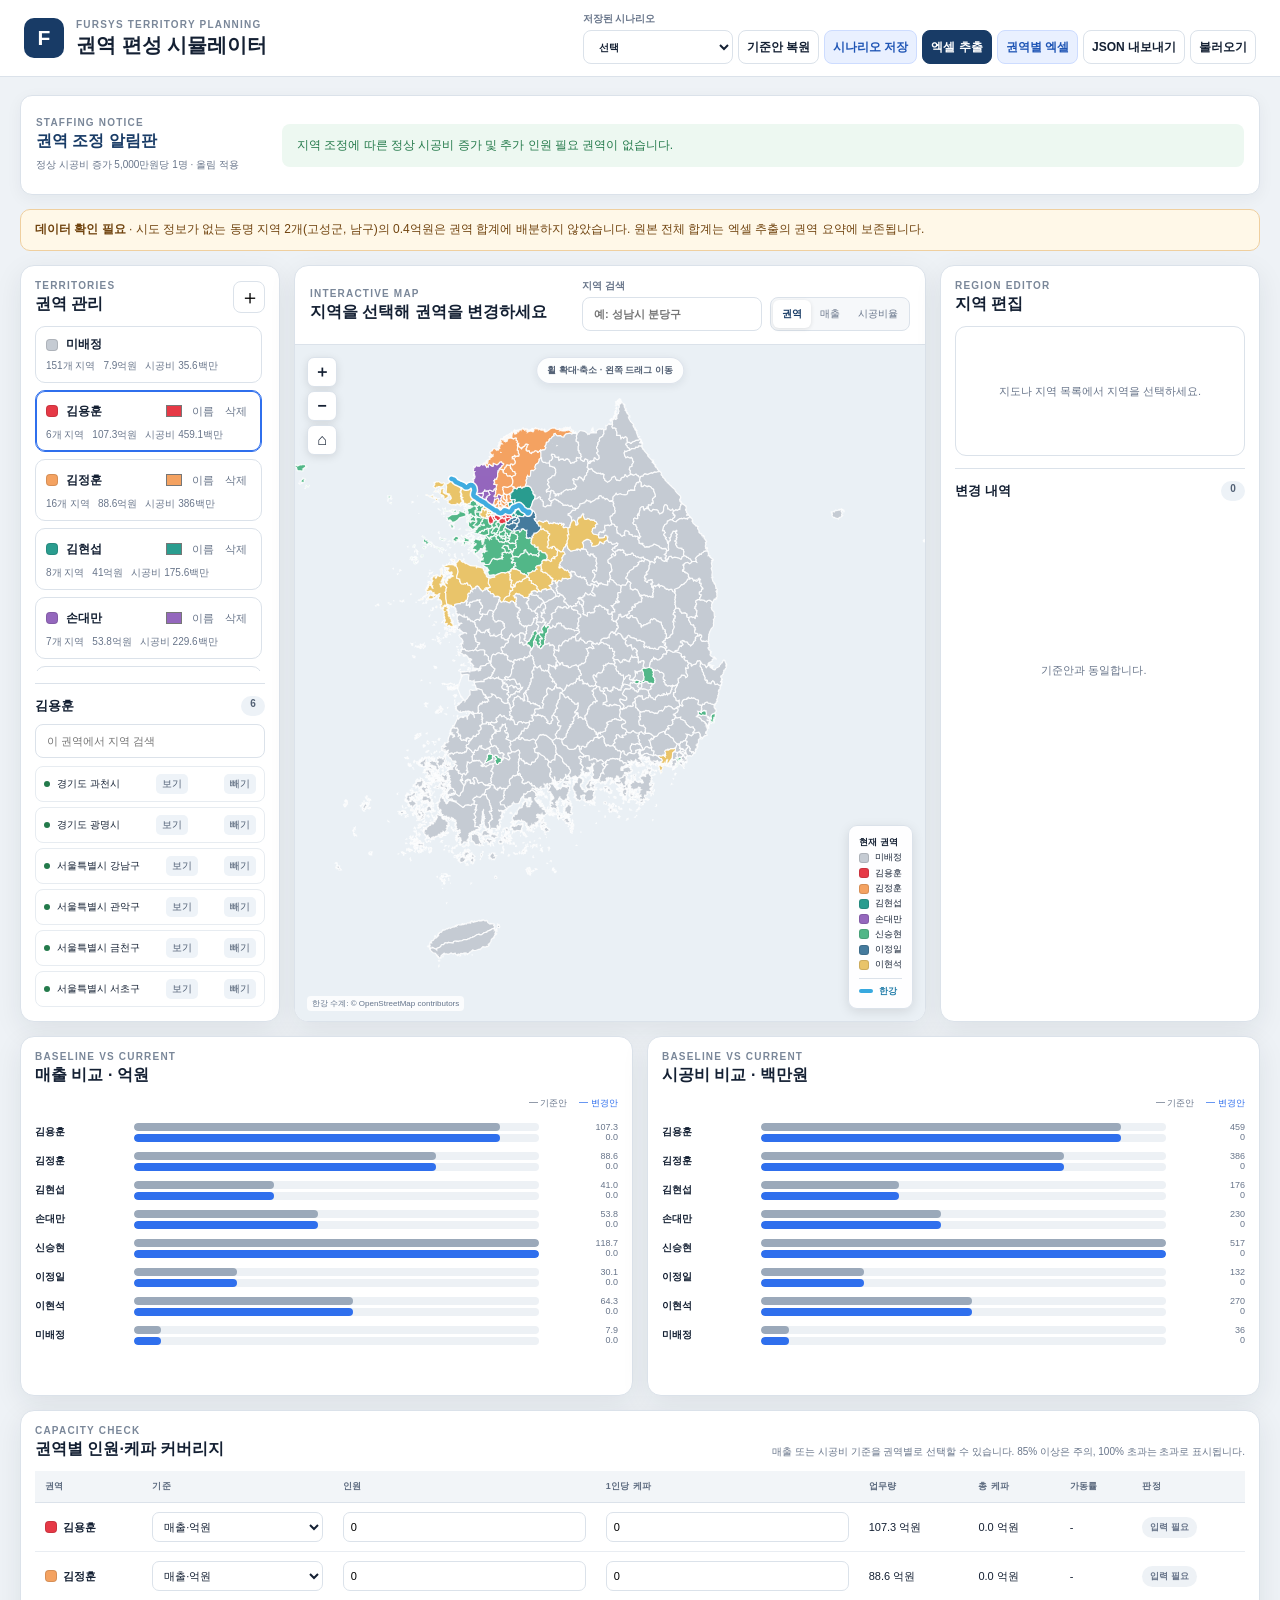
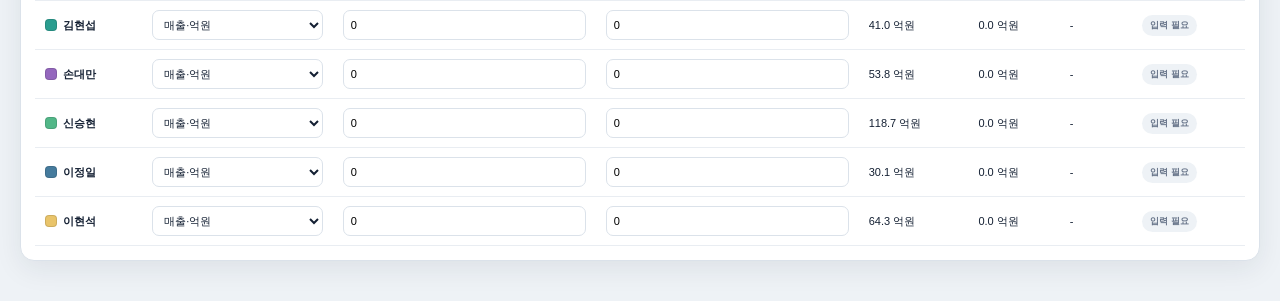
==== app/index.html @ 22c42acd "Initial territory simulator" ====
<!doctype html>
<html lang="ko">
<head>
  <meta charset="utf-8">
  <meta name="viewport" content="width=device-width, initial-scale=1">
  <title>퍼시스 권역 시뮬레이터</title>
  <link rel="stylesheet" href="./styles.css">
</head>
<body>
  <header class="app-header">
    <div class="brand-block">
      <div class="brand-mark">F</div>
      <div>
        <p class="eyebrow">FURSYS TERRITORY PLANNING</p>
        <h1>권역 편성 시뮬레이터</h1>
      </div>
    </div>
    <div class="header-actions">
      <label class="scenario-picker">저장된 시나리오
        <select id="scenario-select"><option value="">선택</option></select>
      </label>
      <button id="reset-button" class="button ghost">기준안 복원</button>
      <button id="save-button" class="button secondary">시나리오 저장</button>
      <button id="excel-export-button" class="button primary">엑셀 추출</button>
      <button id="territory-excel-export-button" class="button secondary">권역별 엑셀</button>
      <button id="export-button" class="button ghost">JSON 내보내기</button>
      <button id="import-button" class="button ghost">불러오기</button>
      <input id="import-file" type="file" accept="application/json" hidden>
    </div>
  </header>

  <main class="app-shell">
    <section id="staff-alert-board" class="staff-alert-board" aria-label="권역 조정 알림판" aria-live="polite"></section>
    <section id="data-quality-banner" class="data-quality-banner"></section>

    <section class="workspace-grid">
      <aside class="panel territory-panel">
        <div class="panel-heading">
          <div>
            <p class="eyebrow">TERRITORIES</p>
            <h2>권역 관리</h2>
          </div>
          <button id="add-territory-button" class="icon-button" title="새 권역 추가">＋</button>
        </div>
        <div id="territory-list" class="territory-list"></div>
        <div class="region-list-block">
          <div class="subheading-row">
            <h3 id="region-list-title">권역 지역</h3>
            <span id="region-list-count" class="count-pill">0</span>
          </div>
          <input id="territory-region-filter" class="text-input" placeholder="이 권역에서 지역 검색">
          <div id="territory-region-list" class="territory-region-list"></div>
        </div>
      </aside>

      <section class="panel map-panel">
        <div class="map-toolbar">
          <div>
            <p class="eyebrow">INTERACTIVE MAP</p>
            <h2>지역을 선택해 권역을 변경하세요</h2>
          </div>
          <div class="map-controls">
            <label class="search-box">지역 검색
              <input id="region-search" list="region-options" placeholder="예: 성남시 분당구">
              <datalist id="region-options"></datalist>
            </label>
            <div class="segmented" id="map-mode-control">
              <button data-mode="territory" class="active">권역</button>
              <button data-mode="sales">매출</button>
              <button data-mode="installRatio">시공비율</button>
            </div>
          </div>
        </div>
        <div class="map-stage">
          <svg id="territory-map" viewBox="0 0 1000 900" role="img" aria-label="대한민국 시군구 권역 지도">
            <g id="map-regions"></g>
            <g id="map-waterways" aria-label="한강 수계"></g>
          </svg>
          <div class="map-navigation-hint">휠 확대·축소 · 왼쪽 드래그 이동</div>
          <div class="zoom-controls">
            <button id="zoom-in" title="확대">＋</button>
            <button id="zoom-out" title="축소">−</button>
            <button id="zoom-reset" title="전체 보기">⌂</button>
          </div>
          <div id="map-tooltip" class="map-tooltip" hidden></div>
          <div id="map-legend" class="map-legend"></div>
          <div class="map-source-credit">한강 수계: © OpenStreetMap contributors</div>
        </div>
      </section>

      <aside class="panel detail-panel">
        <div class="panel-heading">
          <div>
            <p class="eyebrow">REGION EDITOR</p>
            <h2>지역 편집</h2>
          </div>
        </div>
        <div id="region-detail" class="region-detail empty-state">
          지도나 지역 목록에서 지역을 선택하세요.
        </div>
        <div class="changes-block">
          <div class="subheading-row">
            <h3>변경 내역</h3>
            <span id="change-count" class="count-pill">0</span>
          </div>
          <div id="change-list" class="change-list" tabindex="0" aria-label="변경 내역 목록"></div>
        </div>
      </aside>
    </section>

    <section class="analytics-grid">
      <article class="panel chart-panel">
        <div class="panel-heading"><div><p class="eyebrow">BASELINE VS CURRENT</p><h2>매출 비교 · 억원</h2></div></div>
        <div id="sales-chart" class="comparison-chart"></div>
      </article>
      <article class="panel chart-panel">
        <div class="panel-heading"><div><p class="eyebrow">BASELINE VS CURRENT</p><h2>시공비 비교 · 백만원</h2></div></div>
        <div id="install-chart" class="comparison-chart"></div>
      </article>
    </section>

    <section class="panel capacity-panel">
      <div class="panel-heading capacity-heading">
        <div>
          <p class="eyebrow">CAPACITY CHECK</p>
          <h2>권역별 인원·케파 커버리지</h2>
        </div>
        <p class="helper-text">매출 또는 시공비 기준을 권역별로 선택할 수 있습니다. 85% 이상은 주의, 100% 초과는 초과로 표시됩니다.</p>
      </div>
      <div class="table-wrap">
        <table class="capacity-table">
          <thead><tr><th>권역</th><th>기준</th><th>인원</th><th>1인당 케파</th><th>업무량</th><th>총 케파</th><th>가동률</th><th>판정</th></tr></thead>
          <tbody id="capacity-body"></tbody>
        </table>
      </div>
    </section>
  </main>

  <div id="app-dialog" class="dialog-backdrop" hidden>
    <form id="app-dialog-form" class="app-dialog" role="dialog" aria-modal="true" aria-labelledby="app-dialog-title">
      <p class="eyebrow">TERRITORY SIMULATOR</p>
      <h2 id="app-dialog-title">확인</h2>
      <p id="app-dialog-message" class="dialog-message"></p>
      <input id="app-dialog-input" class="text-input dialog-input" autocomplete="off">
      <div class="dialog-actions">
        <button id="app-dialog-cancel" type="button" class="button ghost">취소</button>
        <button id="app-dialog-confirm" type="submit" class="button primary">확인</button>
      </div>
    </form>
  </div>

  <div id="toast" class="toast" hidden></div>
  <script type="module" src="./app.mjs"></script>
</body>
</html>
---- app/styles.css ----
:root {
  color-scheme: light;
  --ink: #142033;
  --muted: #68758a;
  --line: #dbe2ea;
  --soft: #f4f7fa;
  --panel: #ffffff;
  --navy: #183b66;
  --blue: #2f6fed;
  --danger: #c93434;
  --warning: #b8640a;
  --success: #247a4b;
  --shadow: 0 8px 28px rgba(20, 32, 51, .08);
  font-family: Inter, "Noto Sans KR", "맑은 고딕", sans-serif;
}

* { box-sizing: border-box; }
body { margin: 0; background: #eef2f6; color: var(--ink); min-width: 1180px; }
button, input, select { font: inherit; }
button { cursor: pointer; }

.app-header {
  min-height: 76px; padding: 12px 24px; background: #fff; border-bottom: 1px solid var(--line);
  display: flex; align-items: center; justify-content: space-between; gap: 24px; position: sticky; top: 0; z-index: 50;
}
.brand-block { display: flex; align-items: center; gap: 12px; }
.brand-mark { width: 40px; height: 40px; display: grid; place-items: center; background: var(--navy); color: #fff; border-radius: 10px; font-size: 21px; font-weight: 900; }
.eyebrow { margin: 0 0 3px; color: #7a8799; font-size: 10px; font-weight: 800; letter-spacing: .12em; }
h1, h2, h3 { margin: 0; line-height: 1.25; }
h1 { font-size: 20px; }
h2 { font-size: 16px; }
h3 { font-size: 13px; }
.header-actions { display: flex; align-items: end; gap: 8px; }
.scenario-picker { display: grid; gap: 4px; color: var(--muted); font-size: 10px; font-weight: 700; }
.scenario-picker select { min-width: 150px; }
.button, select, .text-input, .search-box input { border: 1px solid var(--line); border-radius: 8px; background: #fff; min-height: 34px; padding: 7px 11px; color: var(--ink); }
.button { font-size: 12px; font-weight: 750; }
.button:disabled { cursor: wait; opacity: .62; }
.button.primary { background: var(--navy); color: #fff; border-color: var(--navy); }
.button.secondary { background: #e9f0ff; color: #1f55b5; border-color: #cddcff; }
.button.danger { background: var(--danger); color: #fff; border-color: var(--danger); }
.button.ghost:hover, .icon-button:hover { background: var(--soft); }

.app-shell { padding: 18px 20px 40px; display: grid; gap: 14px; }
.panel { background: var(--panel); border: 1px solid var(--line); border-radius: 14px; box-shadow: var(--shadow); }
.staff-alert-board { min-height: 100px; background: #fff; border: 1px solid var(--line); border-radius: 12px; padding: 13px 15px; box-shadow: 0 4px 16px rgba(20,32,51,.05); display: grid; grid-template-columns: 230px minmax(0, 1fr); gap: 16px; align-items: center; }
.staff-alert-heading { min-width: 0; }
.staff-alert-heading h2 { color: var(--navy); }
.staff-alert-rule { display: inline-block; margin-top: 7px; color: var(--muted); font-size: 10px; line-height: 1.45; }
.staff-alert-list { display: grid; grid-template-columns: repeat(2, minmax(0, 1fr)); gap: 7px 12px; }
.staff-alert-item { min-width: 0; display: flex; align-items: center; gap: 8px; border-radius: 8px; background: #fff5ed; color: #7c3d10; padding: 9px 11px; font-size: 12px; line-height: 1.45; }
.staff-alert-item strong { color: #9a3f0b; }
.staff-alert-dot { width: 8px; height: 8px; border-radius: 50%; background: var(--warning); flex: none; }
.staff-alert-empty { color: var(--success); background: #edf8f1; border-radius: 8px; padding: 13px 15px; font-size: 12px; }

.data-quality-banner { min-height: 42px; border: 1px solid #efcf9f; background: #fff8e8; color: #70430e; border-radius: 10px; padding: 10px 14px; font-size: 12px; line-height: 1.6; }
.workspace-grid { display: grid; grid-template-columns: 290px minmax(520px, 1fr) 350px; gap: 14px; min-height: 670px; }
.territory-panel, .detail-panel { padding: 14px; display: flex; flex-direction: column; min-height: 0; }
.panel-heading { display: flex; align-items: center; justify-content: space-between; gap: 12px; margin-bottom: 12px; }
.icon-button { width: 32px; height: 32px; border-radius: 8px; border: 1px solid var(--line); background: #fff; font-size: 20px; line-height: 1; }

.territory-list { display: grid; gap: 7px; max-height: 345px; overflow: auto; padding-right: 3px; }
.territory-card { border: 1px solid var(--line); border-radius: 10px; padding: 9px 10px; background: #fff; position: relative; }
.territory-card.selected { border-color: var(--blue); box-shadow: inset 0 0 0 1px var(--blue); }
.territory-card-top { display: flex; align-items: center; gap: 8px; }
.color-dot { width: 12px; height: 12px; border-radius: 4px; flex: none; border: 1px solid rgba(0,0,0,.12); }
.territory-name { flex: 1; font-size: 12px; font-weight: 800; overflow: hidden; text-overflow: ellipsis; white-space: nowrap; }
.territory-mini { margin-top: 6px; color: var(--muted); font-size: 10px; display: flex; gap: 8px; }
.card-actions { display: flex; gap: 3px; }
.tiny-button { border: 0; background: transparent; color: var(--muted); padding: 2px 4px; border-radius: 5px; font-size: 11px; }
.tiny-button:hover { background: var(--soft); color: var(--ink); }
.territory-color-input { width: 22px; height: 22px; padding: 1px; border: 0; background: transparent; }

.region-list-block { border-top: 1px solid var(--line); margin-top: 12px; padding-top: 12px; min-height: 0; display: flex; flex: 1; flex-direction: column; }
.subheading-row { display: flex; align-items: center; justify-content: space-between; gap: 8px; margin-bottom: 8px; }
.count-pill { min-width: 24px; height: 20px; padding: 2px 7px; border-radius: 999px; background: #edf2f7; color: #536175; font-size: 10px; font-weight: 800; text-align: center; }
.text-input { width: 100%; font-size: 11px; }
.territory-region-list, .change-list { margin-top: 8px; display: grid; gap: 5px; overflow: auto; min-height: 0; }
.region-row, .change-row { display: flex; align-items: center; gap: 7px; border: 1px solid #e7ecf1; border-radius: 8px; padding: 7px 8px; font-size: 10px; }
.region-row button { margin-left: auto; border: 0; background: #eef3f8; border-radius: 5px; color: #4e5d72; font-size: 10px; padding: 3px 6px; }
.region-row .data-dot { width: 6px; height: 6px; border-radius: 50%; background: #9ba7b6; }
.region-row .data-dot.has-data { background: var(--success); }

.map-panel { overflow: hidden; display: flex; flex-direction: column; }
.map-toolbar { min-height: 76px; padding: 13px 15px; border-bottom: 1px solid var(--line); display: flex; justify-content: space-between; align-items: center; gap: 12px; }
.map-controls { display: flex; align-items: end; gap: 8px; }
.search-box { display: grid; gap: 4px; color: var(--muted); font-size: 10px; font-weight: 700; }
.search-box input { width: 180px; font-size: 11px; }
.segmented { display: flex; border: 1px solid var(--line); border-radius: 8px; padding: 2px; background: #f6f8fa; }
.segmented button { border: 0; background: transparent; padding: 7px 9px; border-radius: 6px; font-size: 10px; color: var(--muted); }
.segmented button.active { background: #fff; color: var(--navy); box-shadow: 0 1px 4px rgba(0,0,0,.1); font-weight: 800; }
.map-stage { position: relative; flex: 1; min-height: 590px; background: #eaf0f5; overflow: hidden; overscroll-behavior: contain; }
#territory-map { width: 100%; height: 100%; display: block; touch-action: none; cursor: grab; }
#territory-map.is-dragging { cursor: grabbing; }
.region-shape { stroke: rgba(255,255,255,.88); stroke-width: 1.15; vector-effect: non-scaling-stroke; transition: fill .16s, opacity .16s; cursor: inherit; }
.region-shape:hover { stroke: #26364d; stroke-width: 2.2; }
.region-shape.selected { stroke: #071426; stroke-width: 3.2; }
.region-shape.dimmed { opacity: .28; }
#map-waterways { pointer-events: none; }
.han-river-casing, .han-river-line {
  fill: none; stroke-linecap: round; stroke-linejoin: round; vector-effect: non-scaling-stroke;
}
.han-river-casing { stroke: rgba(255,255,255,.94); stroke-width: 7.5; }
.han-river-line { stroke: #38a9df; stroke-width: 4.5; opacity: .96; }
.zoom-controls { position: absolute; top: 12px; left: 12px; display: grid; gap: 4px; }
.zoom-controls button { width: 30px; height: 30px; border: 1px solid var(--line); background: #fff; border-radius: 7px; font-weight: 900; color: var(--ink); box-shadow: 0 2px 8px rgba(0,0,0,.1); }
.map-navigation-hint {
  position: absolute; top: 12px; left: 50%; transform: translateX(-50%); pointer-events: none;
  padding: 6px 10px; border: 1px solid rgba(219,226,234,.9); border-radius: 999px;
  background: rgba(255,255,255,.9); color: #536175; font-size: 9px; font-weight: 800;
  box-shadow: 0 2px 8px rgba(20,32,51,.08);
}
body.map-dragging { user-select: none; overflow: hidden; }
.map-tooltip { position: absolute; z-index: 5; min-width: 210px; pointer-events: none; background: rgba(19,31,49,.95); color: #fff; border-radius: 9px; padding: 10px 11px; font-size: 11px; line-height: 1.65; box-shadow: 0 8px 24px rgba(0,0,0,.25); }
.map-tooltip strong { font-size: 13px; }
.tooltip-grid { display: grid; grid-template-columns: auto auto; column-gap: 16px; }
.tooltip-grid span:nth-child(even) { text-align: right; font-weight: 700; }
.map-legend { position: absolute; right: 12px; bottom: 12px; background: rgba(255,255,255,.96); border: 1px solid var(--line); border-radius: 9px; padding: 9px 10px; font-size: 9px; line-height: 1.7; box-shadow: 0 3px 12px rgba(0,0,0,.1); max-width: 190px; }
.legend-item { display: flex; align-items: center; gap: 6px; }
.legend-swatch { width: 10px; height: 10px; border-radius: 3px; border: 1px solid rgba(0,0,0,.12); }
.waterway-legend { border-top: 1px solid var(--line); margin-top: 5px; padding-top: 5px; font-weight: 800; color: #247eaa; }
.river-legend-line { width: 14px; height: 0; border-top: 4px solid #38a9df; border-radius: 999px; box-shadow: 0 0 0 1.5px #fff; }
.map-source-credit {
  position: absolute; left: 12px; bottom: 10px; pointer-events: none;
  color: #64748b; font-size: 8px; background: rgba(255,255,255,.82); border-radius: 4px; padding: 2px 5px;
}

.region-detail { border: 1px solid var(--line); border-radius: 11px; padding: 12px; }
.empty-state { color: var(--muted); font-size: 11px; min-height: 130px; display: grid; place-items: center; text-align: center; }
.detail-title { display: flex; align-items: start; justify-content: space-between; gap: 8px; }
.detail-title h3 { font-size: 17px; }
.status-chip { border-radius: 999px; padding: 4px 7px; background: #edf2f7; color: #536175; font-size: 9px; font-weight: 800; }
.detail-metrics { display: grid; grid-template-columns: 1fr 1fr; gap: 7px; margin: 12px 0; }
.detail-metric { background: var(--soft); border-radius: 8px; padding: 8px; }
.detail-metric span { display: block; color: var(--muted); font-size: 9px; }
.detail-metric strong { display: block; margin-top: 3px; font-size: 12px; }
.field-group { display: grid; gap: 5px; margin-top: 10px; color: var(--muted); font-size: 10px; font-weight: 700; }
.field-group select { width: 100%; }
.detail-actions { margin-top: 9px; display: flex; gap: 7px; }
.detail-actions .button { flex: 1; }
.changes-block { border-top: 1px solid var(--line); padding-top: 12px; margin-top: 12px; display: flex; min-height: 0; flex: 1; flex-direction: column; }
.changes-block .subheading-row { flex: none; }
.change-list {
  flex: 1 1 auto;
  max-height: clamp(220px, 34vh, 390px);
  overflow-y: auto;
  overflow-x: hidden;
  overscroll-behavior: contain;
  scrollbar-gutter: stable;
  padding-right: 4px;
}
.change-list:focus-visible { outline: 2px solid var(--blue); outline-offset: 3px; border-radius: 8px; }
.change-list::-webkit-scrollbar { width: 8px; }
.change-list::-webkit-scrollbar-track { background: #edf1f5; border-radius: 999px; }
.change-list::-webkit-scrollbar-thumb { background: #aeb9c7; border-radius: 999px; }
.change-list::-webkit-scrollbar-thumb:hover { background: #8795a8; }
.change-row { align-items: start; }
.change-row strong { display: block; }
.change-arrow { margin-left: auto; color: var(--muted); white-space: nowrap; }

.analytics-grid { display: grid; grid-template-columns: 1fr 1fr; gap: 14px; }
.chart-panel { padding: 14px; min-height: 360px; }
.comparison-chart { display: grid; gap: 9px; }
.chart-row { display: grid; grid-template-columns: 90px 1fr 70px; align-items: center; gap: 9px; }
.chart-label { font-size: 10px; font-weight: 800; overflow: hidden; text-overflow: ellipsis; white-space: nowrap; }
.bar-pair { display: grid; gap: 3px; }
.bar-track { height: 8px; border-radius: 999px; background: #edf1f5; overflow: hidden; }
.bar { height: 100%; min-width: 1px; border-radius: 999px; }
.bar.baseline { background: #9ba9ba; }
.bar.current { background: var(--blue); }
.chart-value { text-align: right; font-size: 9px; color: var(--muted); }
.delta.positive { color: var(--success); }
.delta.negative { color: var(--danger); }
.chart-legend { display: flex; justify-content: flex-end; gap: 12px; color: var(--muted); font-size: 9px; margin-bottom: 3px; }

.capacity-panel { padding: 14px; }
.capacity-heading { align-items: end; }
.helper-text { margin: 0; color: var(--muted); font-size: 10px; max-width: 570px; text-align: right; }
.table-wrap { overflow-x: auto; }
.capacity-table { width: 100%; border-collapse: collapse; font-size: 11px; }
.capacity-table th { background: #f2f5f8; color: #5e6c80; text-align: left; font-size: 9px; letter-spacing: .04em; padding: 9px 10px; border-bottom: 1px solid var(--line); }
.capacity-table td { padding: 9px 10px; border-bottom: 1px solid #e9edf2; }
.capacity-table input, .capacity-table select { width: 100%; min-width: 82px; min-height: 30px; border: 1px solid var(--line); border-radius: 7px; padding: 5px 7px; background: #fff; }
.capacity-table .territory-cell { font-weight: 800; white-space: nowrap; }
.capacity-status { display: inline-block; border-radius: 999px; padding: 4px 8px; font-size: 9px; font-weight: 850; white-space: nowrap; }
.capacity-status.ok { background: #e7f5ed; color: var(--success); }
.capacity-status.warn { background: #fff4dd; color: var(--warning); }
.capacity-status.danger { background: #fdeaea; color: var(--danger); }
.capacity-status.empty { background: #eef2f6; color: var(--muted); }

.toast { position: fixed; left: 50%; bottom: 24px; transform: translateX(-50%); background: #152238; color: #fff; border-radius: 9px; padding: 10px 14px; font-size: 11px; z-index: 100; box-shadow: 0 8px 24px rgba(0,0,0,.24); }

.dialog-backdrop {
  position: fixed; inset: 0; z-index: 200; display: grid; place-items: center;
  background: rgba(10, 22, 39, .46); backdrop-filter: blur(2px); padding: 24px;
}
.dialog-backdrop[hidden] { display: none; }
.app-dialog {
  width: min(430px, 100%); background: #fff; border: 1px solid var(--line); border-radius: 16px;
  padding: 20px; box-shadow: 0 24px 70px rgba(8, 21, 39, .28);
}
.app-dialog h2 { font-size: 19px; }
.dialog-message { margin: 10px 0 14px; color: var(--muted); font-size: 12px; line-height: 1.65; }
.dialog-input { width: 100%; min-height: 40px; font-size: 13px; }
.dialog-actions { margin-top: 18px; display: flex; justify-content: flex-end; gap: 8px; }

@media (max-width: 1450px) {
  .workspace-grid { grid-template-columns: 260px minmax(480px, 1fr) 320px; }
  .header-actions { gap: 5px; }
  .button { padding-inline: 8px; }
}
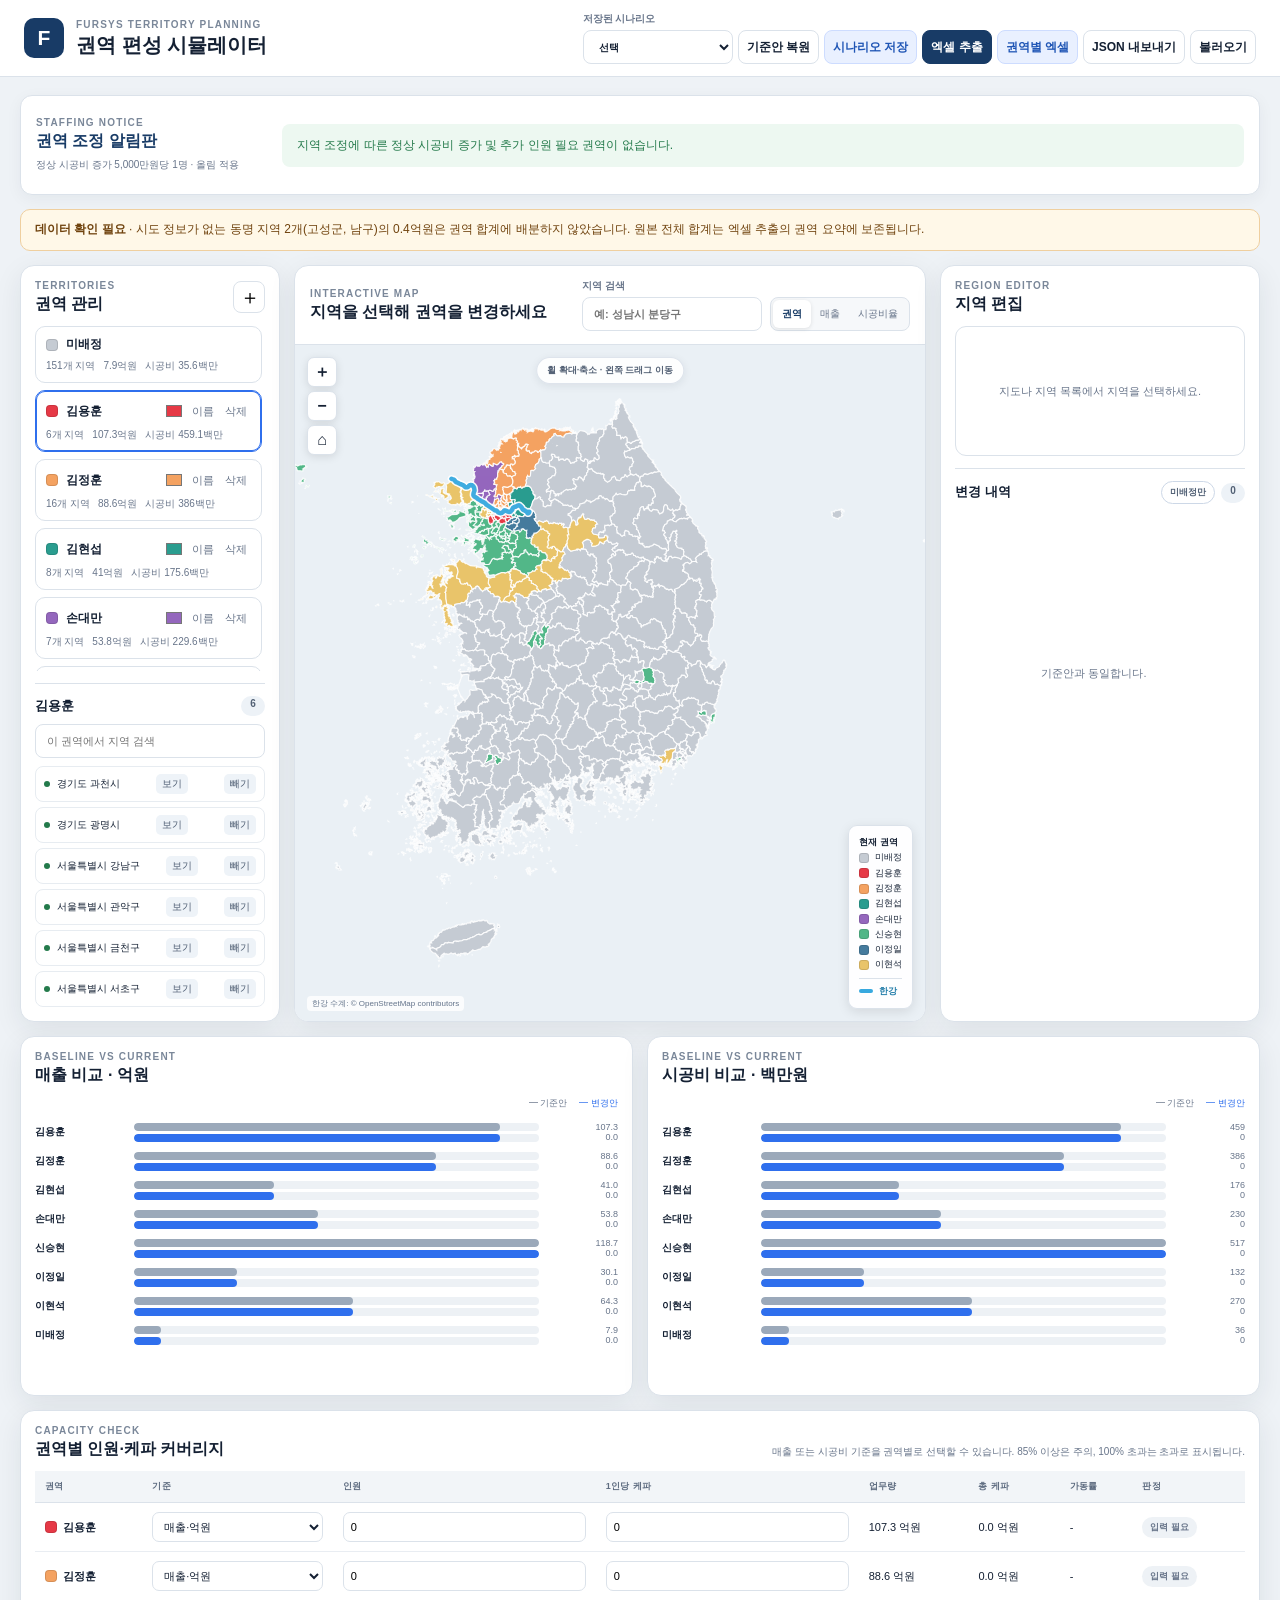
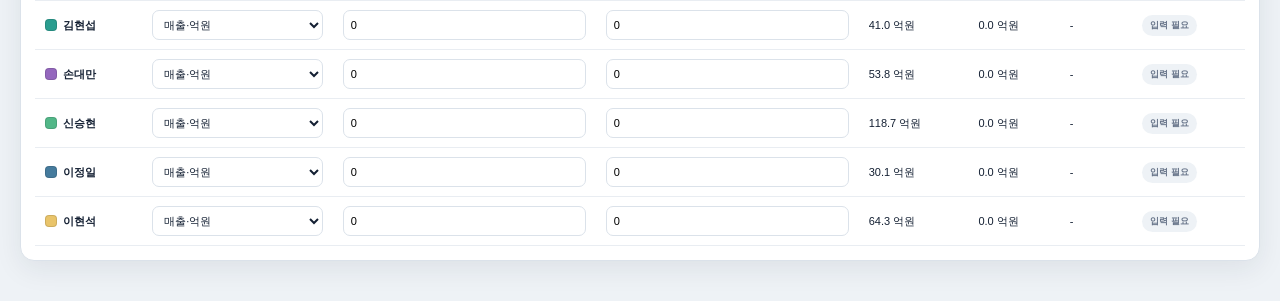
==== commit 6ccdbde5: "Add unassigned change quick editing" ====
--- a/app/index.html
+++ b/app/index.html
@@ -101,7 +101,10 @@
         <div class="changes-block">
           <div class="subheading-row">
             <h3>변경 내역</h3>
-            <span id="change-count" class="count-pill">0</span>
+            <div class="change-heading-actions">
+              <button id="change-filter-unassigned" class="change-filter-button" type="button" aria-pressed="false">미배정만</button>
+              <span id="change-count" class="count-pill">0</span>
+            </div>
           </div>
           <div id="change-list" class="change-list" tabindex="0" aria-label="변경 내역 목록"></div>
         </div>
--- a/app/styles.css
+++ b/app/styles.css
@@ -140,6 +140,20 @@
 .detail-actions .button { flex: 1; }
 .changes-block { border-top: 1px solid var(--line); padding-top: 12px; margin-top: 12px; display: flex; min-height: 0; flex: 1; flex-direction: column; }
 .changes-block .subheading-row { flex: none; }
+.change-heading-actions { display: flex; align-items: center; gap: 6px; }
+.change-filter-button {
+  border: 1px solid #cdd8e7;
+  border-radius: 999px;
+  background: #fff;
+  color: #526176;
+  padding: 4px 8px;
+  font-size: 9px;
+  font-weight: 800;
+  cursor: pointer;
+}
+.change-filter-button:hover { border-color: var(--blue); color: var(--blue); }
+.change-filter-button.active { border-color: #a9c4ff; background: #eaf1ff; color: var(--blue); }
+.change-filter-button:focus-visible { outline: 2px solid var(--blue); outline-offset: 2px; }
 .change-list {
   flex: 1 1 auto;
   max-height: clamp(220px, 34vh, 390px);
@@ -154,9 +168,34 @@
 .change-list::-webkit-scrollbar-track { background: #edf1f5; border-radius: 999px; }
 .change-list::-webkit-scrollbar-thumb { background: #aeb9c7; border-radius: 999px; }
 .change-list::-webkit-scrollbar-thumb:hover { background: #8795a8; }
-.change-row { align-items: start; }
+.change-row { align-items: stretch; flex-direction: column; cursor: pointer; }
+.change-row:hover { border-color: #b8c8dc; background: #f8fafc; }
+.change-row.is-unassigned { border-color: #d6def0; background: #fbfcff; }
+.change-row-summary { display: flex; align-items: start; gap: 7px; }
+.change-row-summary > div { min-width: 0; }
 .change-row strong { display: block; }
 .change-arrow { margin-left: auto; color: var(--muted); white-space: nowrap; }
+.change-quick-assign {
+  display: grid;
+  grid-template-columns: auto minmax(0, 1fr);
+  align-items: center;
+  gap: 7px;
+  border-top: 1px dashed #dbe3ee;
+  padding-top: 7px;
+  color: #64748b;
+  font-size: 9px;
+  font-weight: 800;
+  cursor: default;
+}
+.change-quick-select {
+  min-width: 0;
+  width: 100%;
+  height: 30px;
+  padding: 4px 24px 4px 7px;
+  border-color: #c9d6e8;
+  background: #fff;
+  font-size: 10px;
+}
 
 .analytics-grid { display: grid; grid-template-columns: 1fr 1fr; gap: 14px; }
 .chart-panel { padding: 14px; min-height: 360px; }
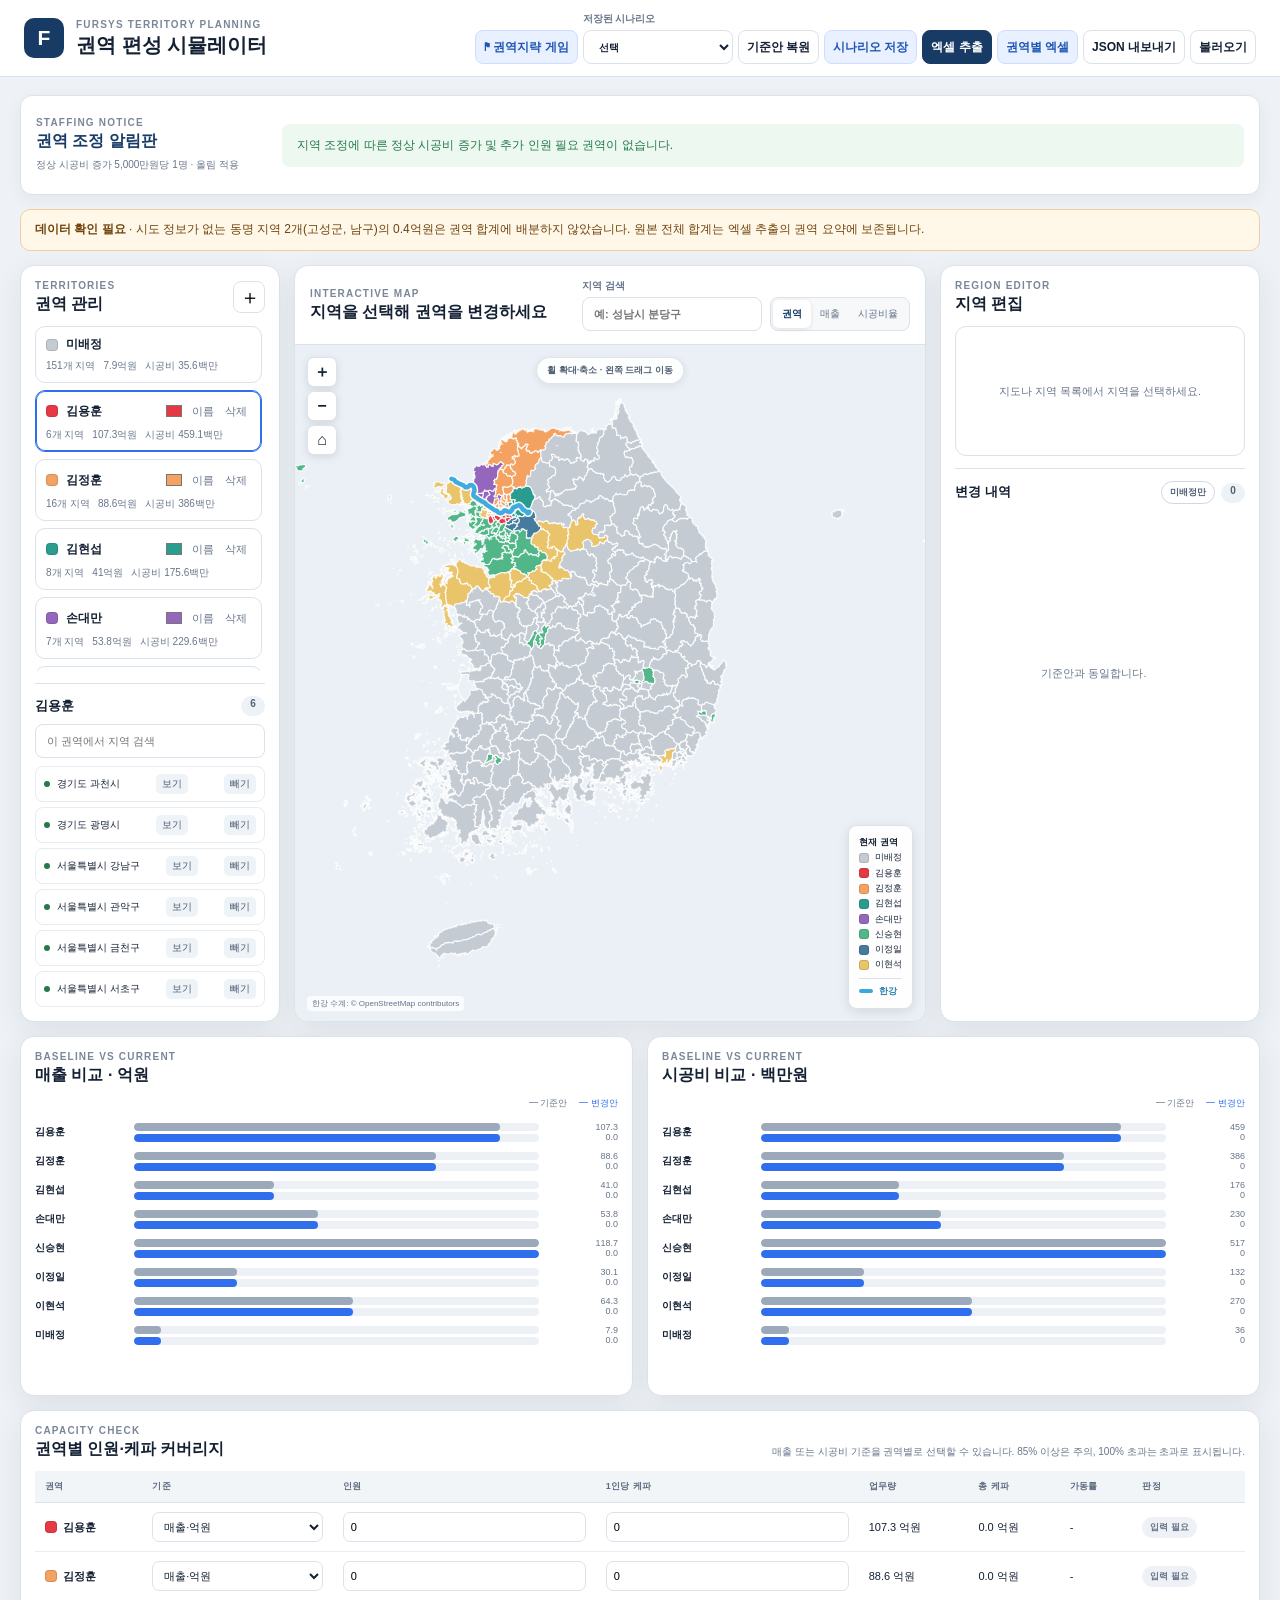
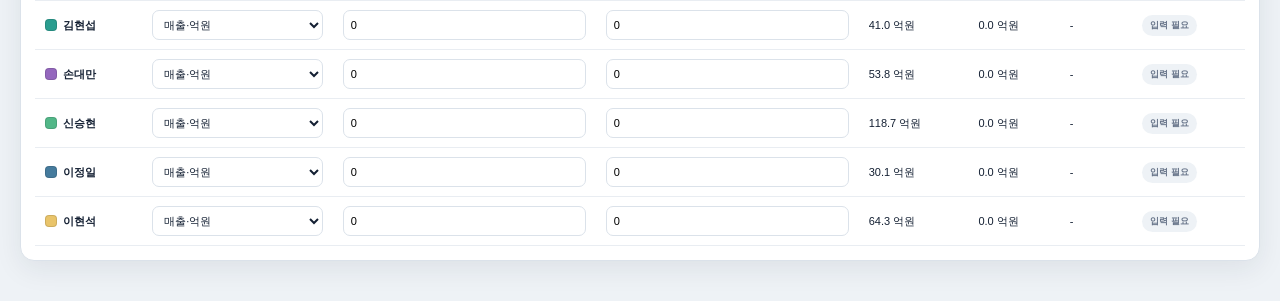
==== commit ecbb1142: "Add 2.5D territory staffing strategy game" ====
--- a/app/index.html
+++ b/app/index.html
@@ -16,6 +16,7 @@
       </div>
     </div>
     <div class="header-actions">
+      <a href="./game.html" class="button secondary" style="text-decoration:none;display:inline-flex;align-items:center">⚑ 권역지략 게임</a>
       <label class="scenario-picker">저장된 시나리오
         <select id="scenario-select"><option value="">선택</option></select>
       </label>
--- a/app/styles.css
+++ b/app/styles.css
@@ -54,6 +54,7 @@
 .staff-alert-empty { color: var(--success); background: #edf8f1; border-radius: 8px; padding: 13px 15px; font-size: 12px; }
 
 .data-quality-banner { min-height: 42px; border: 1px solid #efcf9f; background: #fff8e8; color: #70430e; border-radius: 10px; padding: 10px 14px; font-size: 12px; line-height: 1.6; }
+.hosting-notice { display: inline-block; margin-left: 5px; color: #526176; }
 .workspace-grid { display: grid; grid-template-columns: 290px minmax(520px, 1fr) 350px; gap: 14px; min-height: 670px; }
 .territory-panel, .detail-panel { padding: 14px; display: flex; flex-direction: column; min-height: 0; }
 .panel-heading { display: flex; align-items: center; justify-content: space-between; gap: 12px; margin-bottom: 12px; }
